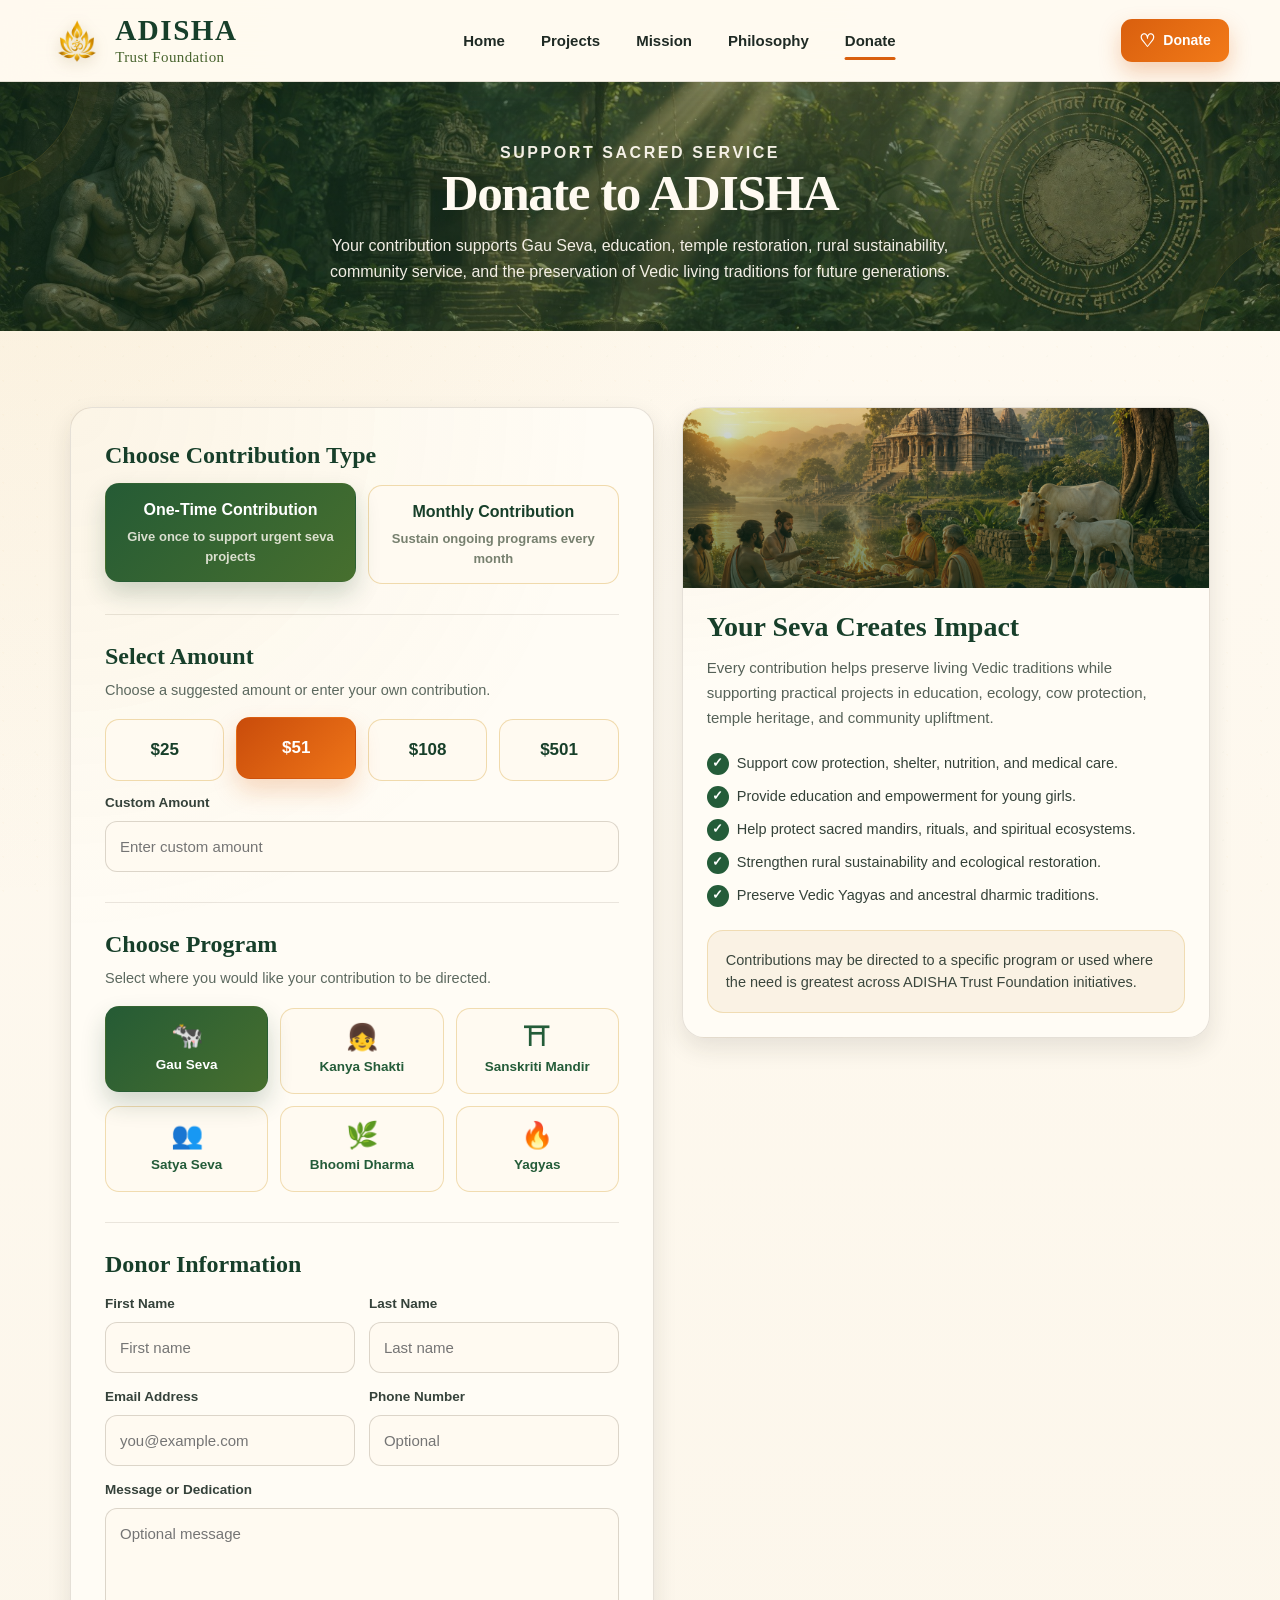
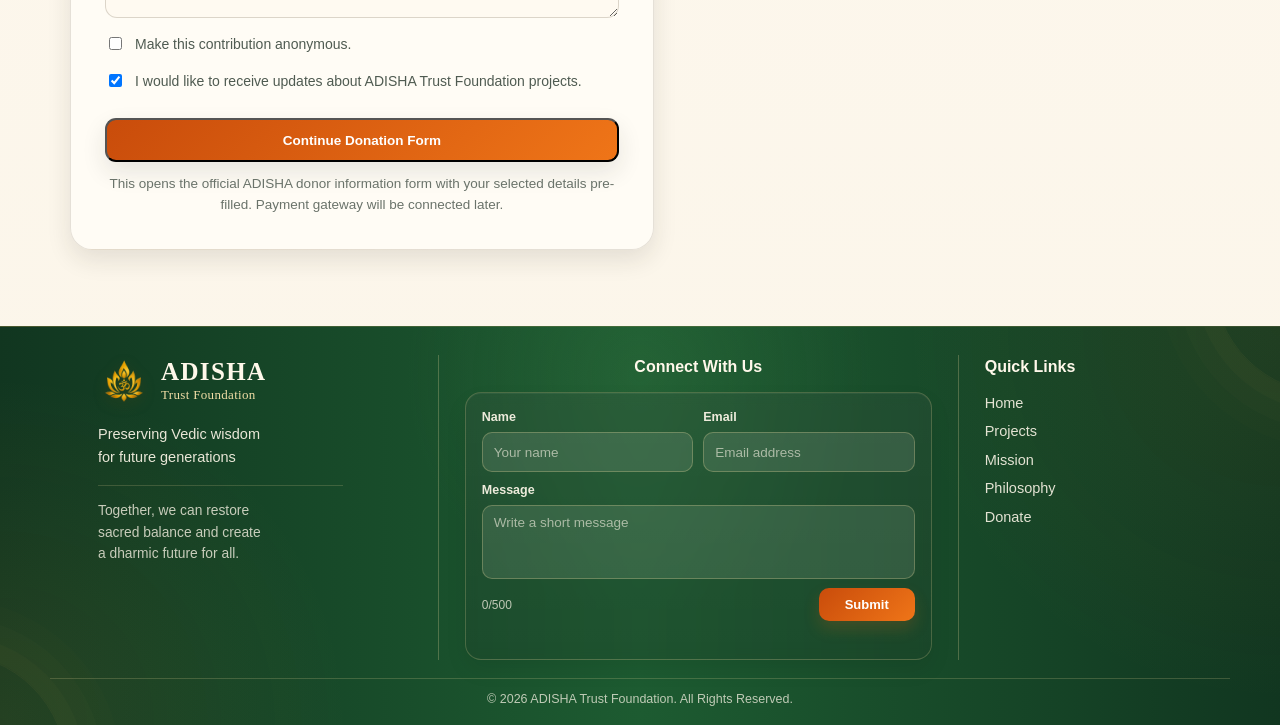
==== donate.html @ 58f62f21 "Add files via upload" ====
<!DOCTYPE html>
<html lang="en">
<head>
  <meta charset="UTF-8" />
  <meta name="viewport" content="width=device-width, initial-scale=1.0" />

  <title>Donate | ADISHA Trust Foundation</title>

  <meta
    name="description"
    content="Support ADISHA Trust Foundation through one-time or monthly contributions for Gau Seva, Kanya Shakti, Sanskriti Mandir, Satya Seva, Bhoomi Dharma, and Vedic Yagyas."
  />

  <link rel="icon" type="image/png" href="assets/images/favicon.png" />
  <link rel="stylesheet" href="styles.css" />
</head>

<body>
  <header class="site-header">
    <a class="brand" href="index.html" aria-label="ADISHA Trust Foundation home">
      <img
        class="brand-logo"
        src="assets/images/logo-mark.png"
        alt="ADISHA lotus Om logo"
      />

      <span class="brand-text">
        <strong>ADISHA</strong>
        <small>Trust Foundation</small>
      </span>
    </a>

    <input class="nav-toggle" type="checkbox" id="nav-toggle" aria-label="Open menu" />

    <label class="hamburger" for="nav-toggle" aria-hidden="true">
      <span></span>
      <span></span>
      <span></span>
    </label>

    <nav class="nav" aria-label="Primary navigation">
      <a href="index.html">Home</a>
      <a href="index.html#projects">Projects</a>
      <a href="index.html#mission">Mission</a>
      <a href="index.html#philosophy">Philosophy</a>
      <a class="active" href="donate.html">Donate</a>
    </nav>

    <a class="header-donate" href="#donation-form">
      <span>♡</span>
      Donate
    </a>
  </header>

  <main>
    <section class="donate-hero">
      <div class="donate-hero-inner">
        <p class="eyebrow">Support Sacred Service</p>

        <h1>Donate to ADISHA</h1>

        <p>
          Your contribution supports Gau Seva, education, temple restoration, rural
          sustainability, community service, and the preservation of Vedic living traditions
          for future generations.
        </p>
      </div>
    </section>

    <section class="donate-page" id="donation-form">
      <form class="donation-panel" action="#" method="post">
        <div class="panel-section">
          <h2 class="section-label">Choose Contribution Type</h2>

          <div class="toggle-group">
            <label>
              <input class="option-input" type="radio" name="frequency" value="one-time" checked />
              <span class="option-card">
                One-Time Contribution
                <span>Give once to support urgent seva projects</span>
              </span>
            </label>

            <label>
              <input class="option-input" type="radio" name="frequency" value="monthly" />
              <span class="option-card">
                Monthly Contribution
                <span>Sustain ongoing programs every month</span>
              </span>
            </label>
          </div>
        </div>

        <div class="panel-section">
          <h2 class="section-label">Select Amount</h2>
          <p class="section-note">Choose a suggested amount or enter your own contribution.</p>

          <div class="amount-grid">
            <label>
              <input class="option-input" type="radio" name="amount" value="25" />
              <span class="amount-card">$25</span>
            </label>

            <label>
              <input class="option-input" type="radio" name="amount" value="51" checked />
              <span class="amount-card">$51</span>
            </label>

            <label>
              <input class="option-input" type="radio" name="amount" value="108" />
              <span class="amount-card">$108</span>
            </label>

            <label>
              <input class="option-input" type="radio" name="amount" value="501" />
              <span class="amount-card">$501</span>
            </label>
          </div>

          <div class="field custom-amount">
            <label for="custom-amount">Custom Amount</label>
            <input id="custom-amount" name="custom_amount" type="number" min="1" placeholder="Enter custom amount" />
          </div>
        </div>

        <div class="panel-section">
          <h2 class="section-label">Choose Program</h2>
          <p class="section-note">Select where you would like your contribution to be directed.</p>

          <div class="program-grid">
            <label>
              <input class="option-input" type="radio" name="program" value="gau-seva" checked />
              <span class="program-card">
                <i>🐄</i>
                Gau Seva
              </span>
            </label>

            <label>
              <input class="option-input" type="radio" name="program" value="kanya-shakti" />
              <span class="program-card">
                <i>👧</i>
                Kanya Shakti
              </span>
            </label>

            <label>
              <input class="option-input" type="radio" name="program" value="sanskriti-mandir" />
              <span class="program-card">
                <i>⛩</i>
                Sanskriti Mandir
              </span>
            </label>

            <label>
              <input class="option-input" type="radio" name="program" value="satya-seva" />
              <span class="program-card">
                <i>👥</i>
                Satya Seva
              </span>
            </label>

            <label>
              <input class="option-input" type="radio" name="program" value="bhoomi-dharma" />
              <span class="program-card">
                <i>🌿</i>
                Bhoomi Dharma
              </span>
            </label>

            <label>
              <input class="option-input" type="radio" name="program" value="yagyas" />
              <span class="program-card">
                <i>🔥</i>
                Yagyas
              </span>
            </label>
          </div>
        </div>

        <div class="panel-section">
          <h2 class="section-label">Donor Information</h2>

          <div class="field-grid">
            <div class="field">
              <label for="first-name">First Name</label>
              <input id="first-name" name="first_name" type="text" placeholder="First name" />
            </div>

            <div class="field">
              <label for="last-name">Last Name</label>
              <input id="last-name" name="last_name" type="text" placeholder="Last name" />
            </div>

            <div class="field">
              <label for="email">Email Address</label>
              <input id="email" name="email" type="email" placeholder="you@example.com" />
            </div>

            <div class="field">
              <label for="phone">Phone Number</label>
              <input id="phone" name="phone" type="tel" placeholder="Optional" />
            </div>

            <div class="field full">
              <label for="message">Message or Dedication</label>
              <textarea id="message" name="message" placeholder="Optional message"></textarea>
            </div>
          </div>

          <label class="checkbox-row">
            <input type="checkbox" name="anonymous" />
            <span>Make this contribution anonymous.</span>
          </label>

          <label class="checkbox-row">
            <input type="checkbox" name="updates" checked />
            <span>I would like to receive updates about ADISHA Trust Foundation projects.</span>
          </label>

          <div class="submit-row">
            <button class="btn btn-orange" type="button" id="continueDonationForm">
              Continue Donation Form
            </button>

            <p class="secure-note">
              This opens the official ADISHA donor information form with your selected details pre-filled.
              Payment gateway will be connected later.
            </p>
          </div>
        </div>
      </form>

      <aside class="donation-summary">
        <div class="summary-image"></div>

        <div class="summary-body">
          <h2>Your Seva Creates Impact</h2>

          <p>
            Every contribution helps preserve living Vedic traditions while supporting
            practical projects in education, ecology, cow protection, temple heritage,
            and community upliftment.
          </p>

          <ul class="impact-list">
            <li>Support cow protection, shelter, nutrition, and medical care.</li>
            <li>Provide education and empowerment for young girls.</li>
            <li>Help protect sacred mandirs, rituals, and spiritual ecosystems.</li>
            <li>Strengthen rural sustainability and ecological restoration.</li>
            <li>Preserve Vedic Yagyas and ancestral dharmic traditions.</li>
          </ul>

          <div class="summary-callout">
            Contributions may be directed to a specific program or used where the need is
            greatest across ADISHA Trust Foundation initiatives.
          </div>
        </div>
      </aside>
    </section>
  </main>

  <footer class="footer">
    <div class="footer-inner footer-three-column">
      <div class="footer-col footer-brand-col">
        <a class="brand footer-logo" href="index.html" aria-label="ADISHA Trust Foundation home">
          <img
            class="brand-logo"
            src="assets/images/logo-mark.png"
            alt="ADISHA lotus Om logo"
          />

          <span class="brand-text">
            <strong>ADISHA</strong>
            <small>Trust Foundation</small>
          </span>
        </a>

        <p class="footer-tagline">
          Preserving Vedic wisdom<br />
          for future generations
        </p>

        <p class="footer-left-note">
          Together, we can restore<br />
          sacred balance and create<br />
          a dharmic future for all.
        </p>
      </div>

      <div class="footer-col footer-connect-col">
        <h4>Connect With Us</h4>

        <div class="footer-contact-form-wrap">
          <form class="footer-contact-form">
            <div class="footer-field-grid">
              <label>
                <span>Name</span>
                <input
                  type="text"
                  name="contact_name"
                  maxlength="60"
                  placeholder="Your name"
                  required
                />
              </label>

              <label>
                <span>Email</span>
                <input
                  type="email"
                  name="contact_email"
                  maxlength="90"
                  placeholder="Email address"
                  required
                />
              </label>
            </div>

            <label>
              <span>Message</span>
              <textarea
                name="contact_message"
                maxlength="500"
                placeholder="Write a short message"
                required
              ></textarea>
            </label>

            <div class="footer-form-bottom">
              <small><span class="footer-message-count">0</span>/500</small>
              <button type="submit">Submit</button>
            </div>

            <p class="footer-form-status" aria-live="polite"></p>
          </form>
        </div>
      </div>

      <div class="footer-col footer-links-col">
        <h4>Quick Links</h4>

        <div class="footer-links-grid">
          <a href="index.html">Home</a>
          <a href="index.html#projects">Projects</a>
          <a href="index.html#mission">Mission</a>
          <a href="index.html#philosophy">Philosophy</a>
          <a href="donate.html">Donate</a>
        </div>
      </div>
    </div>

    <div class="copyright">
      © 2026 ADISHA Trust Foundation. All Rights Reserved.
    </div>
  </footer>

  <script>
    const GOOGLE_FORM_BASE_URL = "https://docs.google.com/forms/d/e/1FAIpQLSdPmvPrponlNtT4Fh1HliqZXWIwxkqHCqu3plI0OeZ2PN30Vg/viewform";

    const GOOGLE_FORM_FIELDS = {
      frequency: "entry.1118352290",
      amount: "entry.724590284",
      customAmount: "entry.1973220161",
      program: "entry.1222638300",
      firstName: "entry.1540301667",
      lastName: "entry.1072850822",
      email: "entry.352450937",
      phone: "entry.801493758",
      message: "entry.1842532553",
      anonymous: "entry.1131239667",
      updates: "entry.85167877"
    };

    function getCheckedValue(name) {
      const checked = document.querySelector(`input[name="${name}"]:checked`);
      return checked ? checked.value : "";
    }

    function getInputValue(id) {
      const input = document.getElementById(id);
      return input ? input.value.trim() : "";
    }

    function setRadioValue(name, value) {
      const input = document.querySelector(`input[name="${name}"][value="${value}"]`);
      if (input) input.checked = true;
    }

    function formatFrequency(value) {
      if (value === "one-time") return "One-Time Contribution";
      if (value === "monthly") return "Monthly Contribution";
      return value;
    }

    function formatProgram(value) {
      const programs = {
        "gau-seva": "Gau Seva",
        "kanya-shakti": "Kanya Shakti",
        "sanskriti-mandir": "Sanskriti Mandir",
        "satya-seva": "Satya Seva",
        "bhoomi-dharma": "Bhoomi Dharma",
        "yagyas": "Yagyas"
      };

      return programs[value] || value;
    }

    function applyProgramFromUrl() {
      const params = new URLSearchParams(window.location.search);
      const program = params.get("program");

      if (program) {
        setRadioValue("program", program);
      }
    }

    document.addEventListener("DOMContentLoaded", function () {
      applyProgramFromUrl();

      const continueButton = document.getElementById("continueDonationForm");

      continueButton.addEventListener("click", function () {
        const frequency = formatFrequency(getCheckedValue("frequency"));
        const selectedAmount = getCheckedValue("amount");
        const customAmount = getInputValue("custom-amount");
        const program = formatProgram(getCheckedValue("program"));

        const firstName = getInputValue("first-name");
        const lastName = getInputValue("last-name");
        const email = getInputValue("email");
        const phone = getInputValue("phone");
        const message = getInputValue("message");

        const anonymous = document.querySelector('input[name="anonymous"]')?.checked ? "Yes" : "No";
        const updates = document.querySelector('input[name="updates"]')?.checked ? "Yes" : "No";

        const params = new URLSearchParams();

        params.set("usp", "pp_url");
        params.set(GOOGLE_FORM_FIELDS.frequency, frequency);
        params.set(GOOGLE_FORM_FIELDS.amount, selectedAmount);
        params.set(GOOGLE_FORM_FIELDS.customAmount, customAmount);
        params.set(GOOGLE_FORM_FIELDS.program, program);
        params.set(GOOGLE_FORM_FIELDS.firstName, firstName);
        params.set(GOOGLE_FORM_FIELDS.lastName, lastName);
        params.set(GOOGLE_FORM_FIELDS.email, email);
        params.set(GOOGLE_FORM_FIELDS.phone, phone);
        params.set(GOOGLE_FORM_FIELDS.message, message);
        params.set(GOOGLE_FORM_FIELDS.anonymous, anonymous);
        params.set(GOOGLE_FORM_FIELDS.updates, updates);

        const finalUrl = `${GOOGLE_FORM_BASE_URL}?${params.toString()}`;

        window.open(finalUrl, "_blank", "noopener,noreferrer");

        const donationForm = document.querySelector(".donation-panel");
        if (donationForm) {
          donationForm.reset();
        }

        setRadioValue("frequency", "one-time");
        setRadioValue("amount", "51");
        setRadioValue("program", "gau-seva");
      });
    });
  </script>

  <script src="contact-form.js"></script>
</body>
</html>
---- styles.css ----
:root {
  --green: #173f2a;
  --green-2: #245c39;
  --green-3: #436b2c;
  --orange: #d95f0e;
  --orange-2: #f27a18;
  --gold: #d5a033;
  --cream: #fbf5e9;
  --cream-2: #f6ead7;
  --paper: #fffaf1;
  --ink: #1f2a24;
  --muted: #667166;
  --line: rgba(63, 76, 54, 0.18);
  --shadow: 0 18px 44px rgba(37, 35, 25, 0.14);
  --soft-shadow: 0 10px 24px rgba(37, 35, 25, 0.11);
  --radius: 18px;
  --max: 1180px;
}

* {
  box-sizing: border-box;
}

html {
  scroll-behavior: smooth;
}

body {
  margin: 0;
  color: var(--ink);
  background:
    radial-gradient(circle at top left, rgba(214, 160, 51, 0.13), transparent 34%),
    linear-gradient(180deg, #fffaf1 0%, #fbf5e9 100%);
  font-family: Georgia, "Times New Roman", serif;
  line-height: 1.55;
}

body::before {
  content: "";
  position: fixed;
  inset: 0;
  z-index: -2;
  pointer-events: none;
  opacity: 0.22;
  background-image:
    radial-gradient(circle at 10% 20%, rgba(213, 160, 51, 0.13) 0 1px, transparent 1px),
    radial-gradient(circle at 80% 10%, rgba(23, 63, 42, 0.08) 0 1px, transparent 1px);
  background-size: 34px 34px, 44px 44px;
}

a {
  color: inherit;
  text-decoration: none;
}

img {
  display: block;
  max-width: 100%;
}

/* HEADER */

.site-header {
  position: sticky;
  top: 0;
  z-index: 50;
  min-height: 82px;
  display: grid;
  grid-template-columns: auto 1fr auto;
  align-items: center;
  gap: 24px;
  padding: 12px clamp(18px, 4vw, 64px);
  background: rgba(255, 250, 241, 0.94);
  border-bottom: 1px solid rgba(71, 63, 45, 0.15);
  backdrop-filter: blur(18px);
  box-shadow: 0 10px 28px rgba(39, 36, 25, 0.08);
}

.brand {
  display: inline-flex;
  align-items: center;
  gap: 12px;
  min-width: max-content;
}

.brand-logo {
  width: 52px;
  height: 52px;
  object-fit: contain;
  flex: 0 0 auto;
  filter: drop-shadow(0 4px 7px rgba(112, 75, 9, 0.25));
}

.brand-text {
  display: flex;
  flex-direction: column;
  line-height: 0.95;
}

.brand-text strong {
  color: var(--green);
  font-size: 29px;
  letter-spacing: 0.055em;
  font-weight: 700;
}

.brand-text small {
  margin-top: 6px;
  color: #49652f;
  font-size: 15px;
  letter-spacing: 0.025em;
}

.nav {
  justify-self: center;
  display: flex;
  align-items: center;
  gap: clamp(18px, 3vw, 36px);
  font-family: Arial, Helvetica, sans-serif;
  font-size: 15px;
  font-weight: 600;
}

.nav a {
  position: relative;
  padding: 10px 0;
  color: #1f2a24;
}

.nav a::after {
  content: "";
  position: absolute;
  left: 50%;
  bottom: 2px;
  width: 0;
  height: 3px;
  border-radius: 20px;
  background: var(--orange);
  transform: translateX(-50%);
  transition: width 0.25s ease;
}

.nav a:hover::after,
.nav a.active::after {
  width: 100%;
}

.header-donate {
  justify-self: end;
  display: inline-flex;
  align-items: center;
  gap: 8px;
  padding: 11px 18px;
  color: #fff;
  background: linear-gradient(135deg, var(--orange), var(--orange-2));
  border-radius: 11px;
  box-shadow: 0 10px 22px rgba(217, 95, 14, 0.28);
  font-family: Arial, Helvetica, sans-serif;
  font-size: 14px;
  font-weight: 800;
}

.header-donate span {
  font-size: 18px;
  line-height: 1;
}

.nav-toggle {
  display: none;
}

.hamburger {
  display: none;
  width: 42px;
  height: 42px;
  cursor: pointer;
  place-items: center;
  border: 1px solid rgba(23, 63, 42, 0.18);
  border-radius: 12px;
  background: #fff7e9;
}

.hamburger span {
  display: block;
  width: 22px;
  height: 2px;
  margin: 4px 0;
  border-radius: 99px;
  background: var(--green);
  transition: 0.25s ease;
}

/* HERO */

.hero {
  display: grid;
  grid-template-columns: 41% 59%;
  min-height: 455px;
  max-width: 1600px;
  margin: 0 auto;
  overflow: hidden;
  background: var(--paper);
  border-bottom: 1px solid rgba(86, 61, 28, 0.16);
}

.hero-copy {
  position: relative;
  z-index: 2;
  display: flex;
  flex-direction: column;
  justify-content: center;
  padding: 42px 30px 42px clamp(30px, 4.2vw, 70px);
  background:
    radial-gradient(circle at top left, rgba(213, 160, 51, 0.11), transparent 34%),
    linear-gradient(180deg, #fffaf1 0%, #fbf2e4 100%);
}

.hero-copy::after {
  content: "";
  position: absolute;
  top: -8%;
  right: -72px;
  width: 150px;
  height: 116%;
  background: linear-gradient(180deg, rgba(255, 250, 241, 0.98), rgba(251, 242, 228, 0.94));
  border-top-right-radius: 100% 50%;
  border-bottom-right-radius: 100% 50%;
  z-index: -1;
  box-shadow: 18px 0 28px rgba(72, 58, 29, 0.05);
}

.hero h1 {
  margin: 0;
  max-width: 560px;
  color: var(--green);
  font-size: clamp(31px, 2.75vw, 42px);
  line-height: 1.08;
  letter-spacing: -0.025em;
}

.hero h1 span {
  color: #bd5517;
}

.ornament {
  width: 200px;
  max-width: 76%;
  margin: 16px 0 18px;
  display: flex;
  align-items: center;
  gap: 10px;
  color: var(--gold);
}

.ornament::before,
.ornament::after {
  content: "";
  height: 1px;
  flex: 1;
  background: linear-gradient(90deg, transparent, var(--gold), transparent);
}

.ornament span {
  width: 15px;
  height: 15px;
  border: 2px solid var(--gold);
  transform: rotate(45deg);
  border-radius: 4px;
}

.ornament.light {
  margin-left: auto;
  margin-right: auto;
  color: #e2b656;
}

.ornament.light::before,
.ornament.light::after {
  background: linear-gradient(90deg, transparent, rgba(226, 182, 86, 0.85), transparent);
}

.hero p {
  max-width: 405px;
  margin: 0;
  color: #48534b;
  font-size: 15px;
  font-family: Arial, Helvetica, sans-serif;
  line-height: 1.66;
}

.hero-actions {
  display: flex;
  flex-wrap: wrap;
  gap: 12px;
  margin-top: 24px;
}

.btn {
  display: inline-flex;
  align-items: center;
  justify-content: center;
  gap: 8px;
  min-height: 44px;
  padding: 11px 18px;
  border-radius: 11px;
  color: #fff;
  font-family: Arial, Helvetica, sans-serif;
  font-size: 13.5px;
  font-weight: 800;
  box-shadow: var(--soft-shadow);
  transition:
    transform 0.2s ease,
    box-shadow 0.2s ease,
    filter 0.2s ease;
}

.btn:hover {
  transform: translateY(-2px);
  box-shadow: 0 17px 30px rgba(37, 35, 25, 0.18);
  filter: saturate(1.05);
}

.btn-green {
  background: linear-gradient(135deg, #255b35, #476f2e);
}

.btn-orange {
  background: linear-gradient(135deg, #c94c0b, #ef7518);
}

.hero-image {
  position: relative;
  min-height: 455px;
  background:
    linear-gradient(90deg, rgba(255, 250, 241, 0.12) 0%, rgba(255, 250, 241, 0) 20%),
    url("assets/images/hero-home.png") center center / cover no-repeat;
}

.hero-image::after {
  content: "";
  position: absolute;
  inset: 0;
  background:
    radial-gradient(circle at 75% 12%, rgba(255, 255, 255, 0.11), transparent 22%),
    linear-gradient(180deg, rgba(255, 250, 241, 0) 72%, rgba(255, 250, 241, 0.12));
  pointer-events: none;
}

/* SHARED SECTIONS */

.section-shell {
  padding: clamp(54px, 7vw, 88px) clamp(18px, 4vw, 54px);
}

.pale-section {
  background:
    radial-gradient(circle at top right, rgba(213, 160, 51, 0.1), transparent 34%),
    linear-gradient(180deg, #fffaf1 0%, #f9efdf 100%);
}

.section-heading {
  max-width: 820px;
  margin-bottom: 36px;
}

.section-heading.center {
  margin-inline: auto;
  text-align: center;
}

.section-heading.left {
  margin-bottom: 26px;
}

.title-line {
  display: flex;
  align-items: center;
  justify-content: center;
  gap: 17px;
}

.section-heading.left .title-line {
  justify-content: flex-start;
}

.title-line span {
  width: 38px;
  height: 1px;
  background: var(--gold);
}

.title-line h2 {
  margin: 0;
  color: var(--green);
  font-size: clamp(32px, 3vw, 48px);
  line-height: 1.1;
  letter-spacing: -0.02em;
}

.section-heading p {
  margin: 14px auto 0;
  color: #536057;
  font-family: Arial, Helvetica, sans-serif;
  font-size: 16px;
  line-height: 1.7;
}

/* PROJECTS */

.project-grid {
  max-width: 1430px;
  margin: 0 auto;
  display: grid;
  grid-template-columns: repeat(6, minmax(0, 1fr));
  gap: 18px;
}

.project-card {
  position: relative;
  overflow: hidden;
  min-height: 405px;
  border: 1px solid rgba(82, 65, 41, 0.15);
  border-radius: var(--radius);
  background: rgba(255, 252, 246, 0.94);
  box-shadow: var(--soft-shadow);
  transition:
    transform 0.22s ease,
    box-shadow 0.22s ease;
}

.project-card:hover {
  transform: translateY(-6px);
  box-shadow: var(--shadow);
}

.project-card img {
  width: 100%;
  height: 155px;
  object-fit: cover;
}

.icon-badge {
  position: relative;
  z-index: 2;
  width: 74px;
  height: 74px;
  margin: -37px auto 14px;
  display: grid;
  place-items: center;
  border: 2px solid rgba(213, 160, 51, 0.45);
  border-radius: 50%;
  background: #fffaf1;
  color: var(--green-2);
  box-shadow: 0 10px 22px rgba(68, 50, 22, 0.16);
  font-size: 32px;
}

.icon-badge.orange {
  color: var(--orange);
}

.icon-badge.gold {
  color: var(--gold);
}

.project-card h3 {
  margin: 0 18px 9px;
  color: #243528;
  font-size: 18px;
  line-height: 1.2;
}

.project-card p {
  margin: 0 18px 24px;
  color: #4f5b51;
  font-family: Arial, Helvetica, sans-serif;
  font-size: 14px;
  line-height: 1.64;
}

/* MISSION */

.mission {
  display: grid;
  grid-template-columns: minmax(360px, 0.95fr) minmax(420px, 1.05fr);
  align-items: stretch;
  max-width: 1600px;
  margin: 0 auto;
  padding: 0;
  background: var(--paper);
  border-top: 1px solid rgba(86, 61, 28, 0.13);
  border-bottom: 1px solid rgba(86, 61, 28, 0.13);
}

.mission-image {
  min-height: 430px;
  background:
    linear-gradient(90deg, rgba(0, 0, 0, 0.02), rgba(255, 250, 241, 0.38)),
    url("assets/images/mission-bg.jpg") center center / cover no-repeat;
}

.mission-copy {
  padding: clamp(42px, 5vw, 72px);
  background:
    radial-gradient(circle at bottom right, rgba(213, 160, 51, 0.08), transparent 35%),
    #fffaf1;
}

.check-list {
  display: grid;
  gap: 14px;
  margin: 0;
  padding: 0;
  list-style: none;
  color: #344239;
  font-family: Arial, Helvetica, sans-serif;
  font-size: 16px;
}

.check-list li {
  position: relative;
  padding-left: 36px;
  line-height: 1.55;
}

.check-list li::before {
  content: "✓";
  position: absolute;
  left: 0;
  top: 0;
  width: 23px;
  height: 23px;
  display: grid;
  place-items: center;
  border-radius: 50%;
  color: white;
  background: var(--green-2);
  font-size: 14px;
  font-weight: 800;
}

/* PHILOSOPHY */

.philosophy {
  position: relative;
  overflow: hidden;
  min-height: 280px;
  display: grid;
  place-items: center;
  isolation: isolate;
  padding: 56px 24px;
  background:
    linear-gradient(90deg, rgba(11, 31, 22, 0.68), rgba(18, 48, 33, 0.52)),
    url("assets/images/philosophy-bg.jpg") center center / cover no-repeat;
}

.philosophy::before {
  content: "";
  position: absolute;
  inset: 0;
  z-index: -1;
  background:
    radial-gradient(circle at 18% 40%, rgba(255, 255, 255, 0.04), transparent 26%),
    radial-gradient(circle at 84% 24%, rgba(213, 160, 51, 0.12), transparent 20%),
    linear-gradient(180deg, rgba(10, 26, 19, 0.04), rgba(10, 26, 19, 0.08));
}

.philosophy-copy {
  max-width: 760px;
  margin: 0 auto;
  text-align: center;
  color: white;
}

.philosophy-copy h2 {
  margin: 0;
  font-size: clamp(28px, 2.6vw, 40px);
  line-height: 1.1;
}

.philosophy-copy p {
  margin: 0 auto;
  max-width: 720px;
  color: rgba(255, 250, 241, 0.92);
  font-family: Arial, Helvetica, sans-serif;
  font-size: 15.5px;
  line-height: 1.72;
}

/* DONATE HOMEPAGE SECTION */

.donate {
  position: relative;
  overflow: hidden;
  text-align: center;
  padding-top: 44px;
  padding-bottom: 46px;
  border-top: 1px solid rgba(213, 160, 51, 0.22);
  border-bottom: 1px solid rgba(213, 160, 51, 0.18);
  background:
    radial-gradient(circle at 7% 20%, rgba(213, 160, 51, 0.12), transparent 24%),
    radial-gradient(circle at 92% 70%, rgba(213, 160, 51, 0.13), transparent 25%),
    linear-gradient(180deg, #fffaf1 0%, #f8edda 100%);
}

.donate::before,
.donate::after {
  content: "";
  position: absolute;
  width: 230px;
  height: 230px;
  border: 1px solid rgba(213, 160, 51, 0.14);
  border-radius: 50%;
  pointer-events: none;
  opacity: 0.55;
}

.donate::before {
  left: -145px;
  top: 28px;
  box-shadow:
    0 0 0 16px rgba(213, 160, 51, 0.04),
    0 0 0 32px rgba(213, 160, 51, 0.03),
    0 0 0 48px rgba(213, 160, 51, 0.025);
}

.donate::after {
  right: -145px;
  bottom: 18px;
  box-shadow:
    0 0 0 16px rgba(213, 160, 51, 0.04),
    0 0 0 32px rgba(213, 160, 51, 0.03),
    0 0 0 48px rgba(213, 160, 51, 0.025);
}

.donate-heading {
  position: relative;
  z-index: 2;
  margin-bottom: 26px;
}

.donate-heading .title-line h2 {
  font-size: clamp(30px, 2.7vw, 42px);
}

.donate-heading p {
  max-width: 690px;
  margin-top: 10px;
  font-size: 15.5px;
  line-height: 1.55;
}

.donation-options {
  position: relative;
  z-index: 2;
  max-width: 1040px;
  margin: 26px auto 24px;
  display: grid;
  grid-template-columns: repeat(6, minmax(120px, 1fr));
  gap: 14px;
}

.donation-chip {
  min-height: 82px;
  padding: 13px 10px 12px;
  display: grid;
  place-items: center;
  align-content: center;
  gap: 7px;
  color: var(--green-2);
  border: 1px solid rgba(213, 160, 51, 0.36);
  border-radius: 12px;
  background:
    linear-gradient(180deg, rgba(255, 252, 246, 0.9), rgba(255, 247, 233, 0.78));
  box-shadow: 0 8px 18px rgba(52, 43, 29, 0.075);
  font-family: Arial, Helvetica, sans-serif;
  font-size: 14px;
  font-weight: 800;
  transition:
    transform 0.2s ease,
    box-shadow 0.2s ease,
    border-color 0.2s ease;
}

.donation-chip:hover {
  transform: translateY(-3px);
  border-color: rgba(213, 160, 51, 0.62);
  box-shadow: 0 12px 22px rgba(52, 43, 29, 0.12);
}

.donation-chip strong {
  display: block;
  line-height: 1.15;
}

.donation-icon {
  width: 34px;
  height: 34px;
  display: grid;
  place-items: center;
}

.donation-icon svg {
  width: 34px;
  height: 34px;
  fill: none;
  stroke: currentColor;
  stroke-width: 3.4;
  stroke-linecap: round;
  stroke-linejoin: round;
}

.donation-icon svg circle,
.donation-icon svg path {
  vector-effect: non-scaling-stroke;
}

.icon-green {
  color: #3f722c;
}

.icon-orange {
  color: #d95f0e;
}

.icon-gold {
  color: #c49225;
}

.donate-now {
  position: relative;
  z-index: 2;
  min-width: 250px;
  min-height: 46px;
  margin: 0 auto;
  padding: 11px 26px;
  border-radius: 10px;
  font-size: 15px;
}

/* DONATE PAGE */

.donate-hero {
  position: relative;
  overflow: hidden;
  padding: 44px 20px 46px;
  background:
    linear-gradient(90deg, rgba(15, 50, 31, 0.58), rgba(22, 64, 39, 0.42)),
    url("assets/images/philosophy-bg.jpg") center center / cover no-repeat;
  color: #fffaf1;
  text-align: center;
}

.donate-hero::before,
.donate-hero::after {
  content: "";
  position: absolute;
  width: 230px;
  height: 230px;
  border: 1px solid rgba(213, 160, 51, 0.16);
  border-radius: 50%;
  pointer-events: none;
}

.donate-hero::before {
  left: -150px;
  top: -130px;
  box-shadow:
    0 0 0 18px rgba(213, 160, 51, 0.04),
    0 0 0 36px rgba(213, 160, 51, 0.03);
}

.donate-hero::after {
  right: -150px;
  bottom: -130px;
  box-shadow:
    0 0 0 18px rgba(213, 160, 51, 0.04),
    0 0 0 36px rgba(213, 160, 51, 0.03);
}

.donate-hero-inner {
  position: relative;
  z-index: 2;
  max-width: 850px;
  margin: 0 auto;
}

.eyebrow {
  margin: 0 0 8px;
  color: #f0d99d;
  font-family: Arial, Helvetica, sans-serif;
  font-size: 12px;
  font-weight: 800;
  letter-spacing: 0.16em;
  text-transform: uppercase;
}

.donate-hero h1 {
  margin: 0;
  font-size: clamp(34px, 4vw, 52px);
  line-height: 1.05;
  letter-spacing: -0.03em;
}

.donate-hero p {
  max-width: 680px;
  margin: 14px auto 0;
  color: rgba(255, 250, 241, 0.94);
  font-family: Arial, Helvetica, sans-serif;
  font-size: 16px;
  line-height: 1.6;
}

.donate-page {
  max-width: var(--max);
  margin: 0 auto;
  padding: clamp(46px, 7vw, 76px) 20px;
  display: grid;
  grid-template-columns: minmax(0, 1.05fr) minmax(340px, 0.95fr);
  gap: 28px;
  align-items: start;
}

.donation-panel,
.donation-summary {
  border: 1px solid rgba(82, 65, 41, 0.15);
  border-radius: 22px;
  background:
    radial-gradient(circle at top left, rgba(213, 160, 51, 0.08), transparent 34%),
    rgba(255, 252, 246, 0.94);
  box-shadow: var(--soft-shadow);
}

.donation-panel {
  padding: clamp(24px, 4vw, 34px);
}

.panel-section + .panel-section {
  margin-top: 30px;
  padding-top: 28px;
  border-top: 1px solid rgba(82, 65, 41, 0.12);
}

.section-label {
  margin: 0 0 16px;
  color: var(--green);
  font-size: 24px;
  line-height: 1.15;
}

.section-note {
  margin: -8px 0 18px;
  color: #5c695f;
  font-family: Arial, Helvetica, sans-serif;
  font-size: 14.5px;
  line-height: 1.55;
}

.toggle-group {
  display: grid;
  grid-template-columns: 1fr 1fr;
  gap: 12px;
}

.option-input {
  position: absolute;
  opacity: 0;
  pointer-events: none;
}

.option-card {
  min-height: 72px;
  display: grid;
  place-items: center;
  padding: 14px;
  border: 1px solid rgba(213, 160, 51, 0.36);
  border-radius: 14px;
  background: #fffaf1;
  color: var(--green);
  cursor: pointer;
  font-family: Arial, Helvetica, sans-serif;
  font-weight: 800;
  text-align: center;
  transition:
    transform 0.2s ease,
    border-color 0.2s ease,
    box-shadow 0.2s ease,
    background 0.2s ease;
}

.option-card span {
  display: block;
  margin-top: 4px;
  color: #77806f;
  font-size: 13px;
  font-weight: 600;
}

.option-input:checked + .option-card {
  color: #fff;
  border-color: transparent;
  background: linear-gradient(135deg, #255b35, #476f2e);
  box-shadow: 0 12px 24px rgba(23, 63, 42, 0.2);
  transform: translateY(-2px);
}

.option-input:checked + .option-card span {
  color: rgba(255, 250, 241, 0.82);
}

.amount-grid {
  display: grid;
  grid-template-columns: repeat(4, 1fr);
  gap: 12px;
}

.amount-card {
  min-height: 62px;
  display: grid;
  place-items: center;
  border: 1px solid rgba(213, 160, 51, 0.36);
  border-radius: 14px;
  background: #fffaf1;
  color: var(--green);
  cursor: pointer;
  font-family: Arial, Helvetica, sans-serif;
  font-size: 17px;
  font-weight: 800;
  transition:
    transform 0.2s ease,
    box-shadow 0.2s ease,
    background 0.2s ease;
}

.option-input:checked + .amount-card {
  color: #fff;
  border-color: transparent;
  background: linear-gradient(135deg, #c94c0b, #ef7518);
  box-shadow: 0 12px 24px rgba(217, 95, 14, 0.22);
  transform: translateY(-2px);
}

.custom-amount {
  margin-top: 12px;
}

.program-grid {
  display: grid;
  grid-template-columns: repeat(3, 1fr);
  gap: 12px;
}

.program-card {
  min-height: 86px;
  padding: 12px 10px;
  display: grid;
  place-items: center;
  align-content: center;
  gap: 7px;
  border: 1px solid rgba(213, 160, 51, 0.34);
  border-radius: 14px;
  background: #fffaf1;
  color: var(--green-2);
  cursor: pointer;
  font-family: Arial, Helvetica, sans-serif;
  font-size: 13.5px;
  font-weight: 800;
  text-align: center;
  transition:
    transform 0.2s ease,
    box-shadow 0.2s ease,
    background 0.2s ease;
}

.program-card i {
  font-style: normal;
  font-size: 26px;
  line-height: 1;
}

.option-input:checked + .program-card {
  color: #fff;
  border-color: transparent;
  background: linear-gradient(135deg, #255b35, #476f2e);
  box-shadow: 0 12px 24px rgba(23, 63, 42, 0.2);
  transform: translateY(-2px);
}

.field-grid {
  display: grid;
  grid-template-columns: 1fr 1fr;
  gap: 14px;
}

.field {
  display: grid;
  gap: 7px;
  font-family: Arial, Helvetica, sans-serif;
}

.field.full {
  grid-column: 1 / -1;
}

.field label {
  color: #35423a;
  font-size: 13.5px;
  font-weight: 800;
}

.field input,
.field textarea {
  width: 100%;
  border: 1px solid rgba(82, 65, 41, 0.2);
  border-radius: 12px;
  background: #fffaf1;
  color: var(--ink);
  font: inherit;
  font-size: 15px;
  padding: 13px 14px;
  outline: none;
  transition:
    border-color 0.2s ease,
    box-shadow 0.2s ease;
}

.field textarea {
  min-height: 110px;
  resize: vertical;
}

.field input:focus,
.field textarea:focus {
  border-color: rgba(213, 160, 51, 0.7);
  box-shadow: 0 0 0 4px rgba(213, 160, 51, 0.12);
}

.checkbox-row {
  display: flex;
  gap: 10px;
  align-items: flex-start;
  margin-top: 16px;
  color: #4f5b51;
  font-family: Arial, Helvetica, sans-serif;
  font-size: 14px;
  line-height: 1.5;
}

.checkbox-row input {
  margin-top: 3px;
}

.submit-row {
  margin-top: 26px;
  display: grid;
  gap: 12px;
}

.secure-note {
  margin: 0;
  color: #6a736a;
  font-family: Arial, Helvetica, sans-serif;
  font-size: 13.5px;
  line-height: 1.5;
  text-align: center;
}

.donation-summary {
  position: sticky;
  top: 108px;
  overflow: hidden;
}

.summary-image {
  height: 180px;
  background:
    linear-gradient(180deg, rgba(15, 50, 31, 0.12), rgba(15, 50, 31, 0.62)),
    url("assets/images/hero-home.png") center center / cover no-repeat;
}

.summary-body {
  padding: 24px;
}

.summary-body h2 {
  margin: 0 0 14px;
  color: var(--green);
  font-size: 28px;
  line-height: 1.1;
}

.summary-body p {
  margin: 0;
  color: #566258;
  font-family: Arial, Helvetica, sans-serif;
  font-size: 15px;
  line-height: 1.65;
}

.impact-list {
  margin: 22px 0 0;
  padding: 0;
  list-style: none;
  display: grid;
  gap: 12px;
  font-family: Arial, Helvetica, sans-serif;
  color: #344239;
  font-size: 14.5px;
  line-height: 1.45;
}

.impact-list li {
  position: relative;
  padding-left: 30px;
}

.impact-list li::before {
  content: "✓";
  position: absolute;
  left: 0;
  top: 0;
  width: 22px;
  height: 22px;
  display: grid;
  place-items: center;
  border-radius: 50%;
  color: white;
  background: var(--green-2);
  font-size: 13px;
  font-weight: 800;
}

.summary-callout {
  margin-top: 24px;
  padding: 18px;
  border: 1px solid rgba(213, 160, 51, 0.28);
  border-radius: 16px;
  background: rgba(246, 234, 215, 0.56);
  color: #3b473e;
  font-family: Arial, Helvetica, sans-serif;
  font-size: 14.5px;
  line-height: 1.55;
}

/* FOOTER */

.footer {
  position: relative;
  overflow: hidden;
  color: #f8f2e6;
  border-top: 1px solid rgba(219, 182, 100, 0.2);
  background:
    radial-gradient(circle at 50% 12%, rgba(64, 128, 70, 0.2), transparent 32%),
    radial-gradient(circle at 100% 0%, rgba(213, 160, 51, 0.08), transparent 28%),
    radial-gradient(circle at 0% 100%, rgba(213, 160, 51, 0.1), transparent 26%),
    linear-gradient(90deg, #113620 0%, #1d5b31 50%, #113620 100%);
}

.footer::before,
.footer::after {
  content: "";
  position: absolute;
  width: 230px;
  height: 230px;
  border: 1px solid rgba(214, 175, 91, 0.12);
  border-radius: 50%;
  pointer-events: none;
  opacity: 0.55;
}

.footer::before {
  left: -165px;
  bottom: -160px;
  box-shadow:
    0 0 0 18px rgba(214, 175, 91, 0.04),
    0 0 0 36px rgba(214, 175, 91, 0.03),
    0 0 0 54px rgba(214, 175, 91, 0.02);
}

.footer::after {
  right: -165px;
  top: -165px;
  box-shadow:
    0 0 0 18px rgba(214, 175, 91, 0.04),
    0 0 0 36px rgba(214, 175, 91, 0.03),
    0 0 0 54px rgba(214, 175, 91, 0.02);
}

.footer-three-column {
  position: relative;
  z-index: 2;
  max-width: 1180px;
  margin: 0 auto;
  display: grid;
  grid-template-columns: 0.95fr 1.35fr 0.65fr;
  gap: 0;
  padding: 28px 22px 18px;
  align-items: start;
}

.footer-col {
  min-height: 100%;
  padding: 0 26px;
}

.footer-col + .footer-col {
  border-left: 1px solid rgba(240, 217, 157, 0.26);
}

.footer-brand-col {
  display: flex;
  flex-direction: column;
  justify-content: flex-start;
}

.footer .brand {
  display: inline-flex;
  align-items: center;
  gap: 11px;
}

.footer .brand-logo {
  width: 52px;
  height: 52px;
  object-fit: contain;
}

.footer .brand-text {
  display: flex;
  flex-direction: column;
  line-height: 0.95;
}

.footer .brand-text strong {
  color: #fff8ea;
  font-size: 25px;
  letter-spacing: 0.055em;
}

.footer .brand-text small {
  margin-top: 5px;
  color: #f0dda6;
  font-size: 13px;
}

.footer-tagline {
  margin: 16px 0 0;
  color: rgba(255, 248, 234, 0.9);
  font-family: Arial, Helvetica, sans-serif;
  font-size: 14.5px;
  line-height: 1.6;
}

.footer-left-note {
  max-width: 245px;
  margin: 16px 0 0;
  padding-top: 14px;
  border-top: 1px solid rgba(240, 217, 157, 0.18);
  color: rgba(255, 248, 234, 0.76);
  font-family: Arial, Helvetica, sans-serif;
  font-size: 13.8px;
  line-height: 1.55;
}

.footer h4 {
  margin: 0 0 12px;
  color: #fff8ea;
  font-family: Arial, Helvetica, sans-serif;
  font-size: 16px;
  font-weight: 800;
}

.footer-connect-col {
  text-align: center;
}

.footer-contact-form-wrap {
  width: min(100%, 520px);
  margin: 0 auto;
  padding: 15px 16px 14px;
  border-radius: 16px;
  border: 1px solid rgba(240, 217, 157, 0.22);
  background:
    linear-gradient(180deg, rgba(255, 255, 255, 0.055), rgba(255, 255, 255, 0.025)),
    rgba(9, 38, 21, 0.22);
  box-shadow:
    inset 0 1px 0 rgba(255, 255, 255, 0.05),
    0 10px 22px rgba(0, 0, 0, 0.07);
  backdrop-filter: blur(6px);
}

.footer-contact-form {
  display: grid;
  gap: 9px;
  text-align: left;
}

.footer-field-grid {
  display: grid;
  grid-template-columns: 1fr 1fr;
  gap: 10px;
}

.footer-contact-form label {
  display: grid;
  gap: 5px;
  color: rgba(255, 248, 234, 0.92);
  font-family: Arial, Helvetica, sans-serif;
  font-size: 12.5px;
  font-weight: 700;
}

.footer-contact-form input,
.footer-contact-form textarea {
  width: 100%;
  border: 1px solid rgba(240, 217, 157, 0.28);
  border-radius: 10px;
  background: rgba(255, 250, 241, 0.1);
  color: #fff8ea;
  font-family: Arial, Helvetica, sans-serif;
  font-size: 13.5px;
  padding: 9px 11px;
  outline: none;
  transition: 0.2s ease;
}

.footer-contact-form input {
  height: 40px;
}

.footer-contact-form input::placeholder,
.footer-contact-form textarea::placeholder {
  color: rgba(255, 248, 234, 0.58);
}

.footer-contact-form input:focus,
.footer-contact-form textarea:focus {
  border-color: rgba(246, 214, 138, 0.82);
  box-shadow: 0 0 0 3px rgba(246, 214, 138, 0.12);
  background: rgba(255, 250, 241, 0.14);
}

.footer-contact-form textarea {
  min-height: 74px;
  max-height: 74px;
  resize: none;
}

.footer-form-bottom {
  display: flex;
  align-items: center;
  justify-content: space-between;
  gap: 12px;
  margin-top: 0;
}

.footer-form-bottom small {
  color: rgba(255, 248, 234, 0.72);
  font-family: Arial, Helvetica, sans-serif;
  font-size: 12px;
}

.footer-form-bottom button {
  min-width: 96px;
  border: 0;
  border-radius: 10px;
  padding: 9px 15px;
  color: #fff;
  background: linear-gradient(135deg, #c94c0b, #ef7518);
  font-family: Arial, Helvetica, sans-serif;
  font-size: 13px;
  font-weight: 800;
  cursor: pointer;
  box-shadow: 0 8px 16px rgba(217, 95, 14, 0.2);
  transition: 0.2s ease;
}

.footer-form-bottom button:hover {
  transform: translateY(-1px);
}

.footer-form-bottom button:disabled {
  opacity: 0.7;
  cursor: not-allowed;
  transform: none;
}

.footer-form-status {
  min-height: 15px;
  margin: 0;
  color: #f0d99d;
  font-family: Arial, Helvetica, sans-serif;
  font-size: 12px;
  line-height: 1.25;
  text-align: center;
}

.footer-form-status.is-error {
  color: #ffd2c2;
}

.footer-form-status.is-success {
  color: #f0d99d;
}

.footer-links-col {
  text-align: left;
}

.footer-links-grid {
  display: grid;
  gap: 6px;
}

.footer-links-grid a {
  color: rgba(255, 248, 234, 0.88);
  font-family: Arial, Helvetica, sans-serif;
  font-size: 14.5px;
  transition: color 0.2s ease, transform 0.2s ease;
}

.footer-links-grid a:hover {
  color: #f6d68a;
  transform: translateX(3px);
}

.copyright {
  position: relative;
  z-index: 2;
  max-width: 1180px;
  margin: 0 auto;
  padding: 11px 22px 15px;
  border-top: 1px solid rgba(240, 217, 157, 0.2);
  color: rgba(255, 248, 234, 0.72);
  text-align: center;
  font-family: Arial, Helvetica, sans-serif;
  font-size: 12.5px;
}

/* RESPONSIVE */

@media (max-width: 1200px) {
  .site-header {
    gap: 18px;
  }

  .brand-text strong {
    font-size: 27px;
  }

  .brand-text small {
    font-size: 14px;
  }

  .nav {
    gap: 22px;
  }

  .hero {
    grid-template-columns: 42% 58%;
    min-height: 435px;
  }

  .hero h1 {
    font-size: clamp(29px, 2.9vw, 38px);
    max-width: 500px;
  }

  .hero p {
    font-size: 14.5px;
    max-width: 380px;
  }

  .hero-copy {
    padding-left: 38px;
    padding-right: 24px;
  }

  .hero-copy::after {
    right: -60px;
    width: 125px;
  }

  .hero-image {
    min-height: 435px;
  }

  .project-grid {
    grid-template-columns: repeat(3, minmax(0, 1fr));
  }

  .philosophy {
    min-height: 260px;
    padding: 48px 22px;
  }

  .philosophy-copy h2 {
    font-size: clamp(27px, 2.5vw, 36px);
  }

  .philosophy-copy p {
    font-size: 15px;
  }

  .donation-options {
    max-width: 920px;
    grid-template-columns: repeat(3, minmax(150px, 1fr));
    gap: 14px;
  }

  .footer-three-column {
    max-width: 1120px;
    grid-template-columns: 0.9fr 1.35fr 0.65fr;
  }

  .footer-contact-form-wrap {
    width: min(100%, 500px);
  }
}

@media (max-width: 1000px) {
  .donate-page {
    grid-template-columns: 1fr;
  }

  .donation-summary {
    position: relative;
    top: auto;
  }

  .footer-three-column {
    grid-template-columns: 0.95fr 0.65fr;
    gap: 26px 0;
  }

  .footer-connect-col {
    grid-column: 1 / -1;
    grid-row: 2;
    border-left: 0 !important;
    border-top: 1px solid rgba(240, 217, 157, 0.2);
    padding-top: 24px;
  }

  .footer-links-col {
    border-left: 1px solid rgba(240, 217, 157, 0.28);
  }

  .footer-contact-form-wrap {
    width: min(100%, 620px);
  }
}

@media (max-width: 900px) {
  .site-header {
    grid-template-columns: auto auto;
    min-height: 78px;
    padding: 12px 18px;
  }

  .brand-logo {
    width: 50px;
    height: 50px;
  }

  .brand-text strong {
    font-size: 24px;
  }

  .brand-text small {
    font-size: 13px;
  }

  .hamburger {
    display: grid;
    justify-self: end;
  }

  .header-donate {
    display: none;
  }

  .nav {
    position: absolute;
    left: 18px;
    right: 18px;
    top: calc(100% + 10px);
    display: grid;
    gap: 0;
    overflow: hidden;
    max-height: 0;
    padding: 0;
    border: 1px solid rgba(71, 63, 45, 0.14);
    border-radius: 16px;
    background: rgba(255, 250, 241, 0.98);
    box-shadow: var(--shadow);
    transition: max-height 0.25s ease, padding 0.25s ease;
  }

  .nav a {
    padding: 15px 18px;
    border-bottom: 1px solid rgba(71, 63, 45, 0.1);
  }

  .nav a:last-child {
    border-bottom: 0;
  }

  .nav a::after {
    display: none;
  }

  .nav-toggle:checked ~ .nav {
    max-height: 360px;
    padding: 8px 0;
  }

  .nav-toggle:checked + .hamburger span:nth-child(1) {
    transform: translateY(6px) rotate(45deg);
  }

  .nav-toggle:checked + .hamburger span:nth-child(2) {
    opacity: 0;
  }

  .nav-toggle:checked + .hamburger span:nth-child(3) {
    transform: translateY(-6px) rotate(-45deg);
  }

  .hero {
    grid-template-columns: 1fr;
    min-height: auto;
  }

  .hero-copy {
    padding: 40px 24px 28px;
  }

  .hero-copy::after {
    display: none;
  }

  .hero h1 {
    max-width: 620px;
    font-size: 34px;
  }

  .hero p {
    max-width: 660px;
  }

  .hero-image {
    min-height: 380px;
    background:
      linear-gradient(180deg, rgba(255, 250, 241, 0.06), rgba(0, 0, 0, 0.04)),
      url("assets/images/hero-home.png") center center / cover no-repeat;
  }

  .mission {
    grid-template-columns: 1fr;
  }

  .mission-image {
    min-height: 330px;
  }

  .mission-copy {
    padding: 42px 24px;
  }

  .philosophy {
    min-height: 250px;
    padding: 42px 20px;
    background-position: center center;
  }

  .philosophy-copy h2 {
    font-size: 32px;
  }

  .philosophy-copy p {
    max-width: 680px;
    font-size: 15px;
    line-height: 1.7;
  }
}

@media (max-width: 640px) {
  .site-header {
    min-height: 74px;
  }

  .brand {
    gap: 9px;
  }

  .brand-logo {
    width: 44px;
    height: 44px;
  }

  .brand-text strong {
    font-size: 21px;
    letter-spacing: 0.04em;
  }

  .brand-text small {
    margin-top: 5px;
    font-size: 12px;
  }

  .hero-copy {
    padding: 34px 18px 24px;
  }

  .hero h1 {
    font-size: 29px;
    line-height: 1.12;
  }

  .hero p {
    font-size: 14.5px;
    line-height: 1.66;
  }

  .hero-actions {
    display: grid;
    gap: 10px;
    margin-top: 22px;
  }

  .btn {
    width: 100%;
  }

  .hero-image {
    min-height: 315px;
    background-position: center center;
  }

  .section-shell {
    padding: 46px 16px;
  }

  .title-line {
    gap: 10px;
  }

  .title-line span {
    width: 26px;
  }

  .section-heading p {
    font-size: 15px;
  }

  .project-grid {
    grid-template-columns: 1fr;
    gap: 18px;
  }

  .project-card {
    min-height: auto;
  }

  .project-card img {
    height: 220px;
  }

  .philosophy {
    min-height: 230px;
    padding: 34px 16px;
  }

  .philosophy-copy h2 {
    font-size: 28px;
  }

  .philosophy-copy p {
    font-size: 14.5px;
    line-height: 1.68;
  }

  .donate {
    padding-top: 40px;
    padding-bottom: 42px;
  }

  .donate-heading .title-line h2 {
    font-size: 30px;
  }

  .donate-heading p {
    font-size: 15px;
  }

  .donation-options {
    grid-template-columns: 1fr 1fr;
    gap: 12px;
    margin-top: 24px;
  }

  .donation-chip {
    min-height: 78px;
    font-size: 13px;
  }

  .donation-icon,
  .donation-icon svg {
    width: 31px;
    height: 31px;
  }

  .donate-hero {
    padding: 38px 18px 40px;
  }

  .donate-hero h1 {
    font-size: 34px;
  }

  .donate-hero p {
    font-size: 15px;
    line-height: 1.55;
  }

  .donate-page {
    padding: 34px 16px 46px;
  }

  .toggle-group,
  .field-grid {
    grid-template-columns: 1fr;
  }

  .amount-grid {
    grid-template-columns: 1fr 1fr;
  }

  .program-grid {
    grid-template-columns: 1fr 1fr;
  }

  .donation-panel {
    padding: 22px 18px;
  }

  .footer-three-column {
    grid-template-columns: 1fr;
    padding: 30px 20px 18px;
    gap: 22px;
  }

  .footer-col {
    padding: 0;
  }

  .footer-col + .footer-col {
    border-left: 0;
    border-top: 1px solid rgba(240, 217, 157, 0.18);
    padding-top: 20px;
  }

  .footer-connect-col {
    grid-column: auto;
    grid-row: auto;
  }

  .footer-field-grid {
    grid-template-columns: 1fr;
  }

  .footer-contact-form-wrap {
    width: 100%;
    padding: 18px;
  }

  .footer .brand-logo {
    width: 52px;
    height: 52px;
  }

  .footer .brand-text strong {
    font-size: 25px;
  }

  .footer .brand-text small {
    font-size: 13px;
  }

  .footer-contact-form textarea {
    min-height: 110px;
    max-height: 110px;
  }
}

@media (max-width: 420px) {
  .brand-text strong {
    font-size: 19px;
  }

  .brand-text small {
    font-size: 11px;
  }

  .hero h1 {
    font-size: 27px;
  }

  .hero p {
    font-size: 14px;
  }

  .hero-image {
    min-height: 285px;
  }

  .philosophy {
    min-height: 215px;
    padding: 30px 14px;
  }

  .philosophy-copy h2 {
    font-size: 25px;
  }

  .philosophy-copy p {
    font-size: 14px;
  }

  .donation-options {
    grid-template-columns: 1fr;
  }

  .donate-now {
    width: 100%;
    max-width: 280px;
  }

  .amount-grid,
  .program-grid {
    grid-template-columns: 1fr;
  }
}
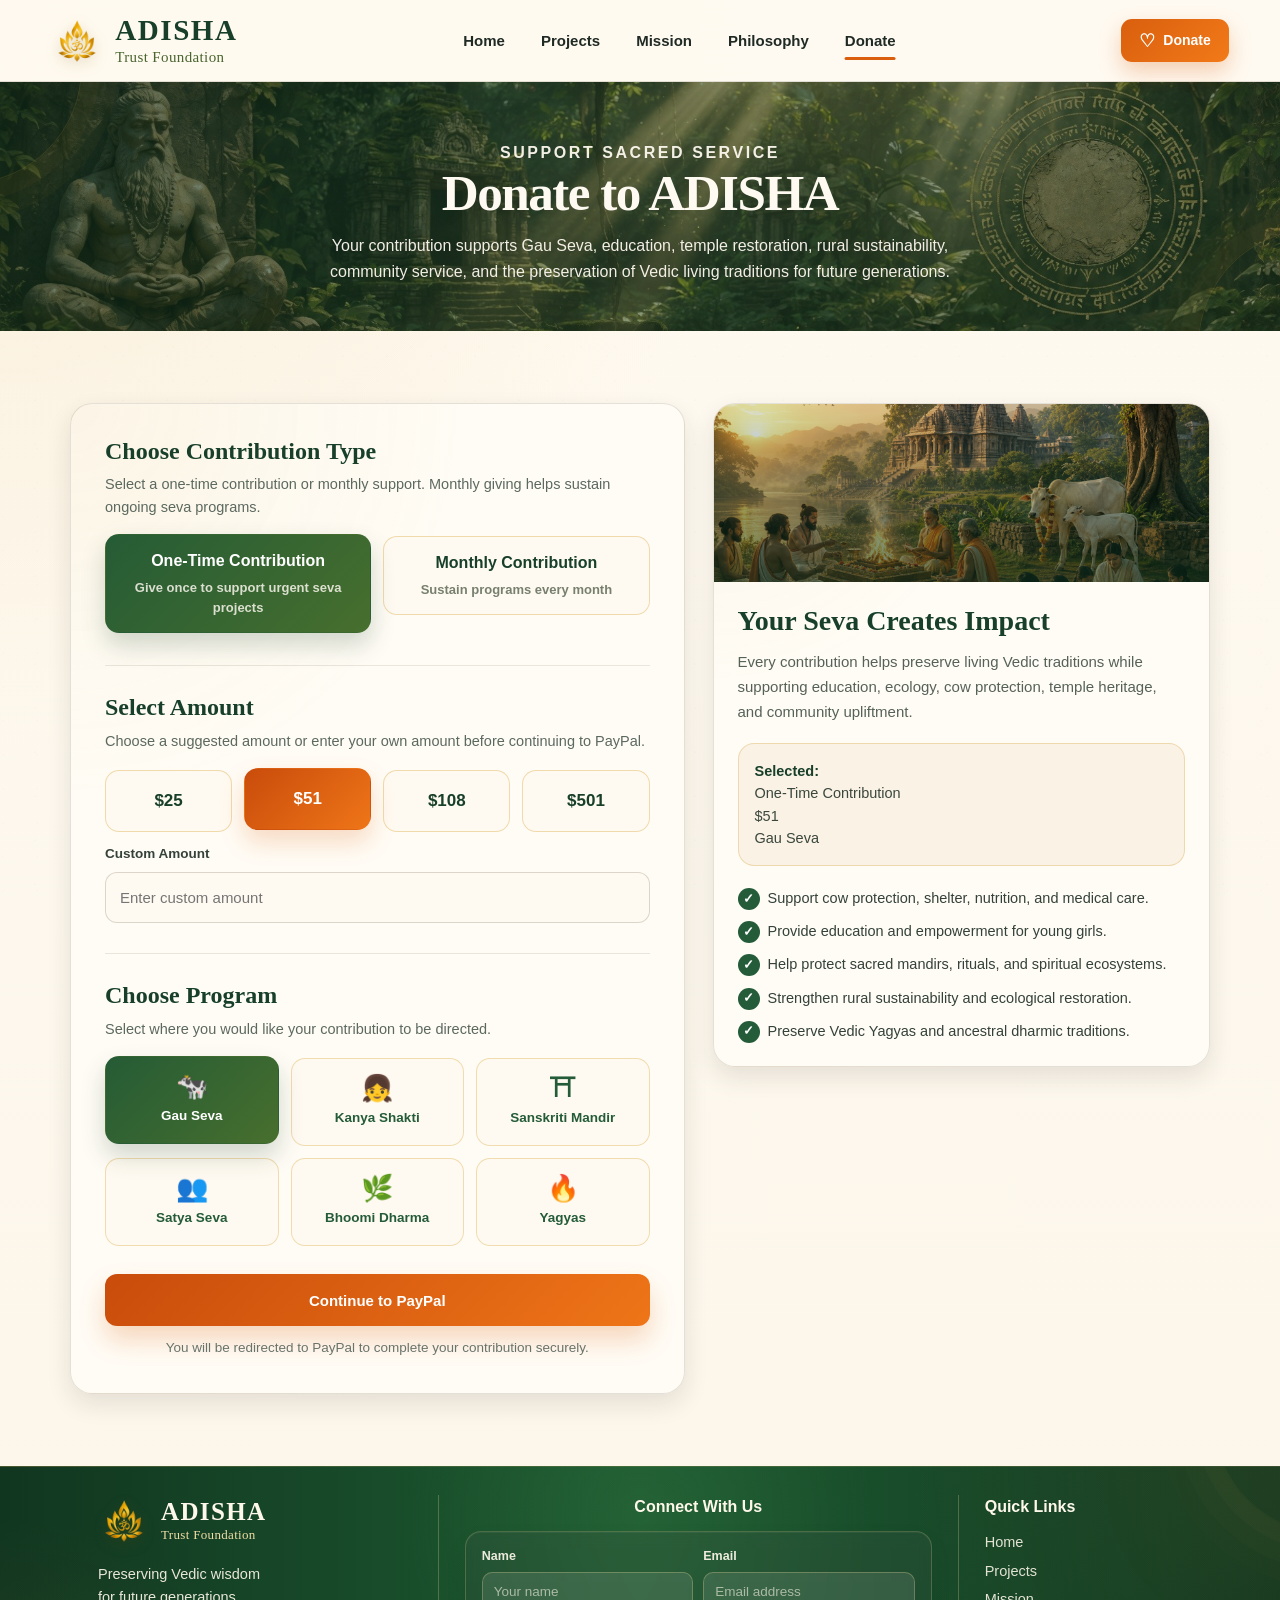
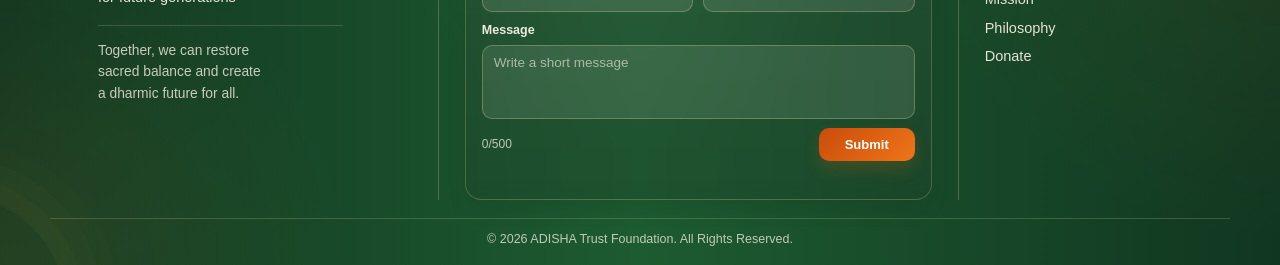
==== commit b3b6f56f: "Add files via upload" ====
--- a/donate.html
+++ b/donate.html
@@ -13,6 +13,380 @@
 
   <link rel="icon" type="image/png" href="assets/images/favicon.png" />
   <link rel="stylesheet" href="styles.css" />
+
+  <style>
+    .paypal-donate-page {
+      max-width: 1180px;
+      margin: 0 auto;
+      padding: clamp(42px, 6vw, 72px) 20px;
+      display: grid;
+      grid-template-columns: minmax(0, 1.05fr) minmax(320px, 0.85fr);
+      gap: 28px;
+      align-items: start;
+    }
+
+    .paypal-panel,
+    .paypal-summary-card {
+      border: 1px solid rgba(82, 65, 41, 0.15);
+      border-radius: 22px;
+      background:
+        radial-gradient(circle at top left, rgba(213, 160, 51, 0.08), transparent 34%),
+        rgba(255, 252, 246, 0.94);
+      box-shadow: var(--soft-shadow);
+    }
+
+    .paypal-panel {
+      padding: clamp(24px, 4vw, 34px);
+    }
+
+    .paypal-step + .paypal-step {
+      margin-top: 30px;
+      padding-top: 28px;
+      border-top: 1px solid rgba(82, 65, 41, 0.12);
+    }
+
+    .paypal-step h2 {
+      margin: 0 0 14px;
+      color: var(--green);
+      font-size: 24px;
+      line-height: 1.15;
+    }
+
+    .paypal-step-note {
+      margin: -6px 0 18px;
+      color: #5c695f;
+      font-family: Arial, Helvetica, sans-serif;
+      font-size: 14.5px;
+      line-height: 1.55;
+    }
+
+    .paypal-frequency-grid {
+      display: grid;
+      grid-template-columns: 1fr 1fr;
+      gap: 12px;
+    }
+
+    .paypal-option-input {
+      position: absolute;
+      opacity: 0;
+      pointer-events: none;
+    }
+
+    .paypal-option-card {
+      min-height: 74px;
+      display: grid;
+      place-items: center;
+      padding: 14px;
+      border: 1px solid rgba(213, 160, 51, 0.36);
+      border-radius: 14px;
+      background: #fffaf1;
+      color: var(--green);
+      cursor: pointer;
+      font-family: Arial, Helvetica, sans-serif;
+      font-weight: 800;
+      text-align: center;
+      transition:
+        transform 0.2s ease,
+        border-color 0.2s ease,
+        box-shadow 0.2s ease,
+        background 0.2s ease;
+    }
+
+    .paypal-option-card span {
+      display: block;
+      margin-top: 4px;
+      color: #77806f;
+      font-size: 13px;
+      font-weight: 600;
+    }
+
+    .paypal-option-input:checked + .paypal-option-card {
+      color: #fff;
+      border-color: transparent;
+      background: linear-gradient(135deg, #255b35, #476f2e);
+      box-shadow: 0 12px 24px rgba(23, 63, 42, 0.2);
+      transform: translateY(-2px);
+    }
+
+    .paypal-option-input:checked + .paypal-option-card span {
+      color: rgba(255, 250, 241, 0.82);
+    }
+
+    .paypal-amount-grid {
+      display: grid;
+      grid-template-columns: repeat(4, 1fr);
+      gap: 12px;
+    }
+
+    .paypal-amount-card {
+      min-height: 62px;
+      display: grid;
+      place-items: center;
+      border: 1px solid rgba(213, 160, 51, 0.36);
+      border-radius: 14px;
+      background: #fffaf1;
+      color: var(--green);
+      cursor: pointer;
+      font-family: Arial, Helvetica, sans-serif;
+      font-size: 17px;
+      font-weight: 800;
+      transition:
+        transform 0.2s ease,
+        box-shadow 0.2s ease,
+        background 0.2s ease;
+    }
+
+    .paypal-option-input:checked + .paypal-amount-card {
+      color: #fff;
+      border-color: transparent;
+      background: linear-gradient(135deg, #c94c0b, #ef7518);
+      box-shadow: 0 12px 24px rgba(217, 95, 14, 0.22);
+      transform: translateY(-2px);
+    }
+
+    .paypal-custom-amount {
+      margin-top: 12px;
+      display: grid;
+      gap: 7px;
+      font-family: Arial, Helvetica, sans-serif;
+    }
+
+    .paypal-custom-amount label {
+      color: #35423a;
+      font-size: 13.5px;
+      font-weight: 800;
+    }
+
+    .paypal-custom-amount input {
+      width: 100%;
+      border: 1px solid rgba(82, 65, 41, 0.2);
+      border-radius: 12px;
+      background: #fffaf1;
+      color: var(--ink);
+      font: inherit;
+      font-size: 15px;
+      padding: 13px 14px;
+      outline: none;
+      transition:
+        border-color 0.2s ease,
+        box-shadow 0.2s ease;
+    }
+
+    .paypal-custom-amount input:focus {
+      border-color: rgba(213, 160, 51, 0.7);
+      box-shadow: 0 0 0 4px rgba(213, 160, 51, 0.12);
+    }
+
+    .paypal-program-grid {
+      display: grid;
+      grid-template-columns: repeat(3, 1fr);
+      gap: 12px;
+    }
+
+    .paypal-program-card {
+      min-height: 88px;
+      padding: 12px 10px;
+      display: grid;
+      place-items: center;
+      align-content: center;
+      gap: 7px;
+      border: 1px solid rgba(213, 160, 51, 0.34);
+      border-radius: 14px;
+      background: #fffaf1;
+      color: var(--green-2);
+      cursor: pointer;
+      font-family: Arial, Helvetica, sans-serif;
+      font-size: 13.5px;
+      font-weight: 800;
+      text-align: center;
+      transition:
+        transform 0.2s ease,
+        box-shadow 0.2s ease,
+        background 0.2s ease;
+    }
+
+    .paypal-program-card i {
+      font-style: normal;
+      font-size: 26px;
+      line-height: 1;
+    }
+
+    .paypal-option-input:checked + .paypal-program-card {
+      color: #fff;
+      border-color: transparent;
+      background: linear-gradient(135deg, #255b35, #476f2e);
+      box-shadow: 0 12px 24px rgba(23, 63, 42, 0.2);
+      transform: translateY(-2px);
+    }
+
+    .paypal-actions {
+      margin-top: 28px;
+      display: grid;
+      gap: 12px;
+    }
+
+    .paypal-button {
+      width: 100%;
+      min-height: 52px;
+      border: 0;
+      border-radius: 12px;
+      color: #fff;
+      background: linear-gradient(135deg, #c94c0b, #ef7518);
+      font-family: Arial, Helvetica, sans-serif;
+      font-size: 15px;
+      font-weight: 900;
+      cursor: pointer;
+      box-shadow: 0 14px 26px rgba(217, 95, 14, 0.24);
+      transition:
+        transform 0.2s ease,
+        box-shadow 0.2s ease,
+        filter 0.2s ease;
+    }
+
+    .paypal-button:hover {
+      transform: translateY(-2px);
+      box-shadow: 0 18px 32px rgba(217, 95, 14, 0.28);
+      filter: saturate(1.06);
+    }
+
+    .paypal-support-note {
+      margin: 0;
+      color: #6a736a;
+      font-family: Arial, Helvetica, sans-serif;
+      font-size: 13.5px;
+      line-height: 1.5;
+      text-align: center;
+    }
+
+    .paypal-summary-card {
+      position: sticky;
+      top: 108px;
+      overflow: hidden;
+    }
+
+    .paypal-summary-image {
+      height: 178px;
+      background:
+        linear-gradient(180deg, rgba(15, 50, 31, 0.12), rgba(15, 50, 31, 0.62)),
+        url("assets/images/hero-home.png") center center / cover no-repeat;
+    }
+
+    .paypal-summary-body {
+      padding: 24px;
+    }
+
+    .paypal-summary-body h2 {
+      margin: 0 0 14px;
+      color: var(--green);
+      font-size: 28px;
+      line-height: 1.1;
+    }
+
+    .paypal-selected-box {
+      margin: 18px 0 0;
+      padding: 16px;
+      border: 1px solid rgba(213, 160, 51, 0.3);
+      border-radius: 16px;
+      background: rgba(246, 234, 215, 0.56);
+      font-family: Arial, Helvetica, sans-serif;
+    }
+
+    .paypal-selected-box p {
+      margin: 0;
+      color: #3b473e;
+      font-size: 14.5px;
+      line-height: 1.55;
+    }
+
+    .paypal-selected-box strong {
+      color: var(--green);
+    }
+
+    .paypal-impact-list {
+      margin: 22px 0 0;
+      padding: 0;
+      list-style: none;
+      display: grid;
+      gap: 12px;
+      font-family: Arial, Helvetica, sans-serif;
+      color: #344239;
+      font-size: 14.5px;
+      line-height: 1.45;
+    }
+
+    .paypal-impact-list li {
+      position: relative;
+      padding-left: 30px;
+    }
+
+    .paypal-impact-list li::before {
+      content: "✓";
+      position: absolute;
+      left: 0;
+      top: 0;
+      width: 22px;
+      height: 22px;
+      display: grid;
+      place-items: center;
+      border-radius: 50%;
+      color: white;
+      background: var(--green-2);
+      font-size: 13px;
+      font-weight: 800;
+    }
+
+    .paypal-placeholder-warning {
+      margin: 14px 0 0;
+      padding: 12px 14px;
+      border-radius: 12px;
+      background: rgba(217, 95, 14, 0.1);
+      color: #8a3d0f;
+      font-family: Arial, Helvetica, sans-serif;
+      font-size: 13px;
+      line-height: 1.45;
+      text-align: center;
+    }
+
+    @media (max-width: 1000px) {
+      .paypal-donate-page {
+        grid-template-columns: 1fr;
+      }
+
+      .paypal-summary-card {
+        position: relative;
+        top: auto;
+      }
+    }
+
+    @media (max-width: 640px) {
+      .paypal-donate-page {
+        padding: 34px 16px 46px;
+      }
+
+      .paypal-frequency-grid {
+        grid-template-columns: 1fr;
+      }
+
+      .paypal-amount-grid {
+        grid-template-columns: 1fr 1fr;
+      }
+
+      .paypal-program-grid {
+        grid-template-columns: 1fr 1fr;
+      }
+
+      .paypal-panel {
+        padding: 22px 18px;
+      }
+    }
+
+    @media (max-width: 420px) {
+      .paypal-amount-grid,
+      .paypal-program-grid {
+        grid-template-columns: 1fr;
+      }
+    }
+  </style>
 </head>
 
 <body>
@@ -67,110 +441,123 @@
       </div>
     </section>
 
-    <section class="donate-page" id="donation-form">
-      <form class="donation-panel" action="#" method="post">
-        <div class="panel-section">
-          <h2 class="section-label">Choose Contribution Type</h2>
-
-          <div class="toggle-group">
-            <label>
-              <input class="option-input" type="radio" name="frequency" value="one-time" checked />
-              <span class="option-card">
+    <section class="paypal-donate-page" id="donation-form">
+      <form class="paypal-panel" id="paypalDonationForm">
+        <div class="paypal-step">
+          <h2>Choose Contribution Type</h2>
+          <p class="paypal-step-note">
+            Select a one-time contribution or monthly support. Monthly giving helps sustain ongoing seva programs.
+          </p>
+
+          <div class="paypal-frequency-grid">
+            <label>
+              <input class="paypal-option-input" type="radio" name="frequency" value="one-time" checked />
+              <span class="paypal-option-card">
                 One-Time Contribution
                 <span>Give once to support urgent seva projects</span>
               </span>
             </label>
 
             <label>
-              <input class="option-input" type="radio" name="frequency" value="monthly" />
-              <span class="option-card">
+              <input class="paypal-option-input" type="radio" name="frequency" value="monthly" />
+              <span class="paypal-option-card">
                 Monthly Contribution
-                <span>Sustain ongoing programs every month</span>
+                <span>Sustain programs every month</span>
               </span>
             </label>
           </div>
         </div>
 
-        <div class="panel-section">
-          <h2 class="section-label">Select Amount</h2>
-          <p class="section-note">Choose a suggested amount or enter your own contribution.</p>
-
-          <div class="amount-grid">
-            <label>
-              <input class="option-input" type="radio" name="amount" value="25" />
-              <span class="amount-card">$25</span>
-            </label>
-
-            <label>
-              <input class="option-input" type="radio" name="amount" value="51" checked />
-              <span class="amount-card">$51</span>
-            </label>
-
-            <label>
-              <input class="option-input" type="radio" name="amount" value="108" />
-              <span class="amount-card">$108</span>
-            </label>
-
-            <label>
-              <input class="option-input" type="radio" name="amount" value="501" />
-              <span class="amount-card">$501</span>
+        <div class="paypal-step">
+          <h2>Select Amount</h2>
+          <p class="paypal-step-note">
+            Choose a suggested amount or enter your own amount before continuing to PayPal.
+          </p>
+
+          <div class="paypal-amount-grid">
+            <label>
+              <input class="paypal-option-input" type="radio" name="amount" value="25" />
+              <span class="paypal-amount-card">$25</span>
+            </label>
+
+            <label>
+              <input class="paypal-option-input" type="radio" name="amount" value="51" checked />
+              <span class="paypal-amount-card">$51</span>
+            </label>
+
+            <label>
+              <input class="paypal-option-input" type="radio" name="amount" value="108" />
+              <span class="paypal-amount-card">$108</span>
+            </label>
+
+            <label>
+              <input class="paypal-option-input" type="radio" name="amount" value="501" />
+              <span class="paypal-amount-card">$501</span>
             </label>
           </div>
 
-          <div class="field custom-amount">
-            <label for="custom-amount">Custom Amount</label>
-            <input id="custom-amount" name="custom_amount" type="number" min="1" placeholder="Enter custom amount" />
+          <div class="paypal-custom-amount">
+            <label for="customAmount">Custom Amount</label>
+            <input
+              id="customAmount"
+              name="custom_amount"
+              type="number"
+              min="1"
+              placeholder="Enter custom amount"
+            />
           </div>
         </div>
 
-        <div class="panel-section">
-          <h2 class="section-label">Choose Program</h2>
-          <p class="section-note">Select where you would like your contribution to be directed.</p>
-
-          <div class="program-grid">
-            <label>
-              <input class="option-input" type="radio" name="program" value="gau-seva" checked />
-              <span class="program-card">
+        <div class="paypal-step">
+          <h2>Choose Program</h2>
+          <p class="paypal-step-note">
+            Select where you would like your contribution to be directed.
+          </p>
+
+          <div class="paypal-program-grid">
+            <label>
+              <input class="paypal-option-input" type="radio" name="program" value="Gau Seva" checked />
+              <span class="paypal-program-card">
                 <i>🐄</i>
                 Gau Seva
               </span>
             </label>
 
             <label>
-              <input class="option-input" type="radio" name="program" value="kanya-shakti" />
-              <span class="program-card">
+              <input class="paypal-option-input" type="radio" name="program" value="Kanya Shakti" />
+              <span class="paypal-program-card">
                 <i>👧</i>
                 Kanya Shakti
               </span>
             </label>
 
             <label>
-              <input class="option-input" type="radio" name="program" value="sanskriti-mandir" />
-              <span class="program-card">
+              <input class="paypal-option-input" type="radio" name="program" value="Sanskriti Mandir" />
+              <span class="paypal-program-card">
                 <i>⛩</i>
                 Sanskriti Mandir
               </span>
             </label>
 
             <label>
-              <input class="option-input" type="radio" name="program" value="satya-seva" />
-              <span class="program-card">
+              <input class="paypal-option-input" type="radio" name="program" value="Satya Seva" />
+              <span class="paypal-program-card">
                 <i>👥</i>
                 Satya Seva
               </span>
             </label>
 
             <label>
-              <input class="option-input" type="radio" name="program" value="bhoomi-dharma" />
-              <span class="program-card">
+              <input class="paypal-option-input" type="radio" name="program" value="Bhoomi Dharma" />
+              <span class="paypal-program-card">
                 <i>🌿</i>
                 Bhoomi Dharma
               </span>
             </label>
 
             <label>
-              <input class="option-input" type="radio" name="program" value="yagyas" />
-              <span class="program-card">
+              <input class="paypal-option-input" type="radio" name="program" value="Yagyas" />
+              <span class="paypal-program-card">
                 <i>🔥</i>
                 Yagyas
               </span>
@@ -178,89 +565,54 @@
           </div>
         </div>
 
-        <div class="panel-section">
-          <h2 class="section-label">Donor Information</h2>
-
-          <div class="field-grid">
-            <div class="field">
-              <label for="first-name">First Name</label>
-              <input id="first-name" name="first_name" type="text" placeholder="First name" />
-            </div>
-
-            <div class="field">
-              <label for="last-name">Last Name</label>
-              <input id="last-name" name="last_name" type="text" placeholder="Last name" />
-            </div>
-
-            <div class="field">
-              <label for="email">Email Address</label>
-              <input id="email" name="email" type="email" placeholder="you@example.com" />
-            </div>
-
-            <div class="field">
-              <label for="phone">Phone Number</label>
-              <input id="phone" name="phone" type="tel" placeholder="Optional" />
-            </div>
-
-            <div class="field full">
-              <label for="message">Message or Dedication</label>
-              <textarea id="message" name="message" placeholder="Optional message"></textarea>
-            </div>
-          </div>
-
-          <label class="checkbox-row">
-            <input type="checkbox" name="anonymous" />
-            <span>Make this contribution anonymous.</span>
-          </label>
-
-          <label class="checkbox-row">
-            <input type="checkbox" name="updates" checked />
-            <span>I would like to receive updates about ADISHA Trust Foundation projects.</span>
-          </label>
-
-          <div class="submit-row">
-            <button class="btn btn-orange" type="button" id="continueDonationForm">
-              Continue Donation Form
-            </button>
-
-            <p class="secure-note">
-              This opens the official ADISHA donor information form with your selected details pre-filled.
-              Payment gateway will be connected later.
+        <div class="paypal-actions">
+          <button class="paypal-button" type="submit">
+            Continue to PayPal
+          </button>
+
+          <p class="paypal-support-note">
+            You will be redirected to PayPal to complete your contribution securely.
+          </p>
+
+          <p class="paypal-placeholder-warning" id="paypalPlaceholderWarning" hidden>
+            PayPal link is not connected yet. Replace the placeholder links inside this file.
+          </p>
+        </div>
+      </form>
+
+      <aside class="paypal-summary-card">
+        <div class="paypal-summary-image"></div>
+
+        <div class="paypal-summary-body">
+          <h2>Your Seva Creates Impact</h2>
+
+          <p style="margin:0;color:#566258;font-family:Arial,Helvetica,sans-serif;font-size:15px;line-height:1.65;">
+            Every contribution helps preserve living Vedic traditions while supporting
+            education, ecology, cow protection, temple heritage, and community upliftment.
+          </p>
+
+          <div class="paypal-selected-box">
+            <p>
+              <strong>Selected:</strong><br />
+              <span id="selectedFrequency">One-Time Contribution</span><br />
+              <span id="selectedAmount">$51</span><br />
+              <span id="selectedProgram">Gau Seva</span>
             </p>
           </div>
-        </div>
-      </form>
-
-      <aside class="donation-summary">
-        <div class="summary-image"></div>
-
-        <div class="summary-body">
-          <h2>Your Seva Creates Impact</h2>
-
-          <p>
-            Every contribution helps preserve living Vedic traditions while supporting
-            practical projects in education, ecology, cow protection, temple heritage,
-            and community upliftment.
-          </p>
-
-          <ul class="impact-list">
+
+          <ul class="paypal-impact-list">
             <li>Support cow protection, shelter, nutrition, and medical care.</li>
             <li>Provide education and empowerment for young girls.</li>
             <li>Help protect sacred mandirs, rituals, and spiritual ecosystems.</li>
             <li>Strengthen rural sustainability and ecological restoration.</li>
             <li>Preserve Vedic Yagyas and ancestral dharmic traditions.</li>
           </ul>
-
-          <div class="summary-callout">
-            Contributions may be directed to a specific program or used where the need is
-            greatest across ADISHA Trust Foundation initiatives.
-          </div>
         </div>
       </aside>
     </section>
   </main>
 
-  <footer class="footer">
+  <footer class="footer" id="footer-contact">
     <div class="footer-inner footer-three-column">
       <div class="footer-col footer-brand-col">
         <a class="brand footer-logo" href="index.html" aria-label="ADISHA Trust Foundation home">
@@ -356,45 +708,59 @@
   </footer>
 
   <script>
-    const GOOGLE_FORM_BASE_URL = "https://docs.google.com/forms/d/e/1FAIpQLSdPmvPrponlNtT4Fh1HliqZXWIwxkqHCqu3plI0OeZ2PN30Vg/viewform";
-
-    const GOOGLE_FORM_FIELDS = {
-      frequency: "entry.1118352290",
-      amount: "entry.724590284",
-      customAmount: "entry.1973220161",
-      program: "entry.1222638300",
-      firstName: "entry.1540301667",
-      lastName: "entry.1072850822",
-      email: "entry.352450937",
-      phone: "entry.801493758",
-      message: "entry.1842532553",
-      anonymous: "entry.1131239667",
-      updates: "entry.85167877"
-    };
-
-    function getCheckedValue(name) {
+    /*
+      Replace these placeholder links after creating PayPal links.
+
+      Option A:
+      Use one PayPal donation link for both one-time and monthly.
+
+      Option B:
+      Use separate PayPal links:
+      - one for one-time donation
+      - one for monthly subscription/contribution
+    */
+
+    const PAYPAL_ONE_TIME_LINK = "https://www.paypal.com/donate/?hosted_button_id=8T9EJ3S82WH7Y";
+    const PAYPAL_MONTHLY_LINK = "https://www.paypal.com/donate/?hosted_button_id=8T9EJ3S82WH7Y";
+
+    function getCheckedDonationValue(name) {
       const checked = document.querySelector(`input[name="${name}"]:checked`);
       return checked ? checked.value : "";
     }
 
-    function getInputValue(id) {
-      const input = document.getElementById(id);
-      return input ? input.value.trim() : "";
-    }
-
-    function setRadioValue(name, value) {
-      const input = document.querySelector(`input[name="${name}"][value="${value}"]`);
-      if (input) input.checked = true;
+    function getSelectedAmount() {
+      const customAmount = document.getElementById("customAmount").value.trim();
+
+      if (customAmount && Number(customAmount) > 0) {
+        return customAmount;
+      }
+
+      return getCheckedDonationValue("amount");
     }
 
     function formatFrequency(value) {
-      if (value === "one-time") return "One-Time Contribution";
-      if (value === "monthly") return "Monthly Contribution";
-      return value;
-    }
-
-    function formatProgram(value) {
-      const programs = {
+      return value === "monthly" ? "Monthly Contribution" : "One-Time Contribution";
+    }
+
+    function updateDonationSummary() {
+      const frequency = getCheckedDonationValue("frequency");
+      const amount = getSelectedAmount();
+      const program = getCheckedDonationValue("program");
+
+      document.getElementById("selectedFrequency").textContent = formatFrequency(frequency);
+      document.getElementById("selectedAmount").textContent = amount ? "$" + amount : "Custom Amount";
+      document.getElementById("selectedProgram").textContent = program || "Gau Seva";
+    }
+
+    function applyProgramFromUrl() {
+      const params = new URLSearchParams(window.location.search);
+      const program = params.get("program");
+
+      if (!program) {
+        return;
+      }
+
+      const normalizedPrograms = {
         "gau-seva": "Gau Seva",
         "kanya-shakti": "Kanya Shakti",
         "sanskriti-mandir": "Sanskriti Mandir",
@@ -403,65 +769,69 @@
         "yagyas": "Yagyas"
       };
 
-      return programs[value] || value;
-    }
-
-    function applyProgramFromUrl() {
-      const params = new URLSearchParams(window.location.search);
-      const program = params.get("program");
-
-      if (program) {
-        setRadioValue("program", program);
-      }
+      const programValue = normalizedPrograms[program] || program;
+      const input = document.querySelector(`input[name="program"][value="${programValue}"]`);
+
+      if (input) {
+        input.checked = true;
+      }
+    }
+
+    function buildPayPalUrl(baseUrl, amount, program, frequency) {
+      const isPlaceholder = baseUrl.indexOf("YOUR_") !== -1;
+
+      if (isPlaceholder) {
+        return baseUrl;
+      }
+
+      /*
+        This preserves compatibility with simple PayPal hosted donation links.
+        If PayPal ignores these query values, the donation link still opens normally.
+      */
+
+      const url = new URL(baseUrl);
+      url.searchParams.set("amount", amount);
+      url.searchParams.set("item_name", "ADISHA Trust Foundation - " + program + " - " + formatFrequency(frequency));
+      return url.toString();
     }
 
     document.addEventListener("DOMContentLoaded", function () {
       applyProgramFromUrl();
-
-      const continueButton = document.getElementById("continueDonationForm");
-
-      continueButton.addEventListener("click", function () {
-        const frequency = formatFrequency(getCheckedValue("frequency"));
-        const selectedAmount = getCheckedValue("amount");
-        const customAmount = getInputValue("custom-amount");
-        const program = formatProgram(getCheckedValue("program"));
-
-        const firstName = getInputValue("first-name");
-        const lastName = getInputValue("last-name");
-        const email = getInputValue("email");
-        const phone = getInputValue("phone");
-        const message = getInputValue("message");
-
-        const anonymous = document.querySelector('input[name="anonymous"]')?.checked ? "Yes" : "No";
-        const updates = document.querySelector('input[name="updates"]')?.checked ? "Yes" : "No";
-
-        const params = new URLSearchParams();
-
-        params.set("usp", "pp_url");
-        params.set(GOOGLE_FORM_FIELDS.frequency, frequency);
-        params.set(GOOGLE_FORM_FIELDS.amount, selectedAmount);
-        params.set(GOOGLE_FORM_FIELDS.customAmount, customAmount);
-        params.set(GOOGLE_FORM_FIELDS.program, program);
-        params.set(GOOGLE_FORM_FIELDS.firstName, firstName);
-        params.set(GOOGLE_FORM_FIELDS.lastName, lastName);
-        params.set(GOOGLE_FORM_FIELDS.email, email);
-        params.set(GOOGLE_FORM_FIELDS.phone, phone);
-        params.set(GOOGLE_FORM_FIELDS.message, message);
-        params.set(GOOGLE_FORM_FIELDS.anonymous, anonymous);
-        params.set(GOOGLE_FORM_FIELDS.updates, updates);
-
-        const finalUrl = `${GOOGLE_FORM_BASE_URL}?${params.toString()}`;
-
-        window.open(finalUrl, "_blank", "noopener,noreferrer");
-
-        const donationForm = document.querySelector(".donation-panel");
-        if (donationForm) {
-          donationForm.reset();
+      updateDonationSummary();
+
+      const donationForm = document.getElementById("paypalDonationForm");
+      const warning = document.getElementById("paypalPlaceholderWarning");
+
+      document.querySelectorAll('input[name="frequency"], input[name="amount"], input[name="program"]').forEach(function (input) {
+        input.addEventListener("change", updateDonationSummary);
+      });
+
+      document.getElementById("customAmount").addEventListener("input", updateDonationSummary);
+
+      donationForm.addEventListener("submit", function (event) {
+        event.preventDefault();
+
+        const frequency = getCheckedDonationValue("frequency");
+        const amount = getSelectedAmount();
+        const program = getCheckedDonationValue("program");
+
+        if (!amount || Number(amount) <= 0) {
+          alert("Please select or enter a donation amount.");
+          return;
         }
 
-        setRadioValue("frequency", "one-time");
-        setRadioValue("amount", "51");
-        setRadioValue("program", "gau-seva");
+        const basePayPalUrl = frequency === "monthly" ? PAYPAL_MONTHLY_LINK : PAYPAL_ONE_TIME_LINK;
+        const isPlaceholder = basePayPalUrl.indexOf("YOUR_") !== -1;
+
+        if (isPlaceholder) {
+          warning.hidden = false;
+          return;
+        }
+
+        warning.hidden = true;
+
+        const finalPayPalUrl = buildPayPalUrl(basePayPalUrl, amount, program, frequency);
+        window.location.href = finalPayPalUrl;
       });
     });
   </script>
